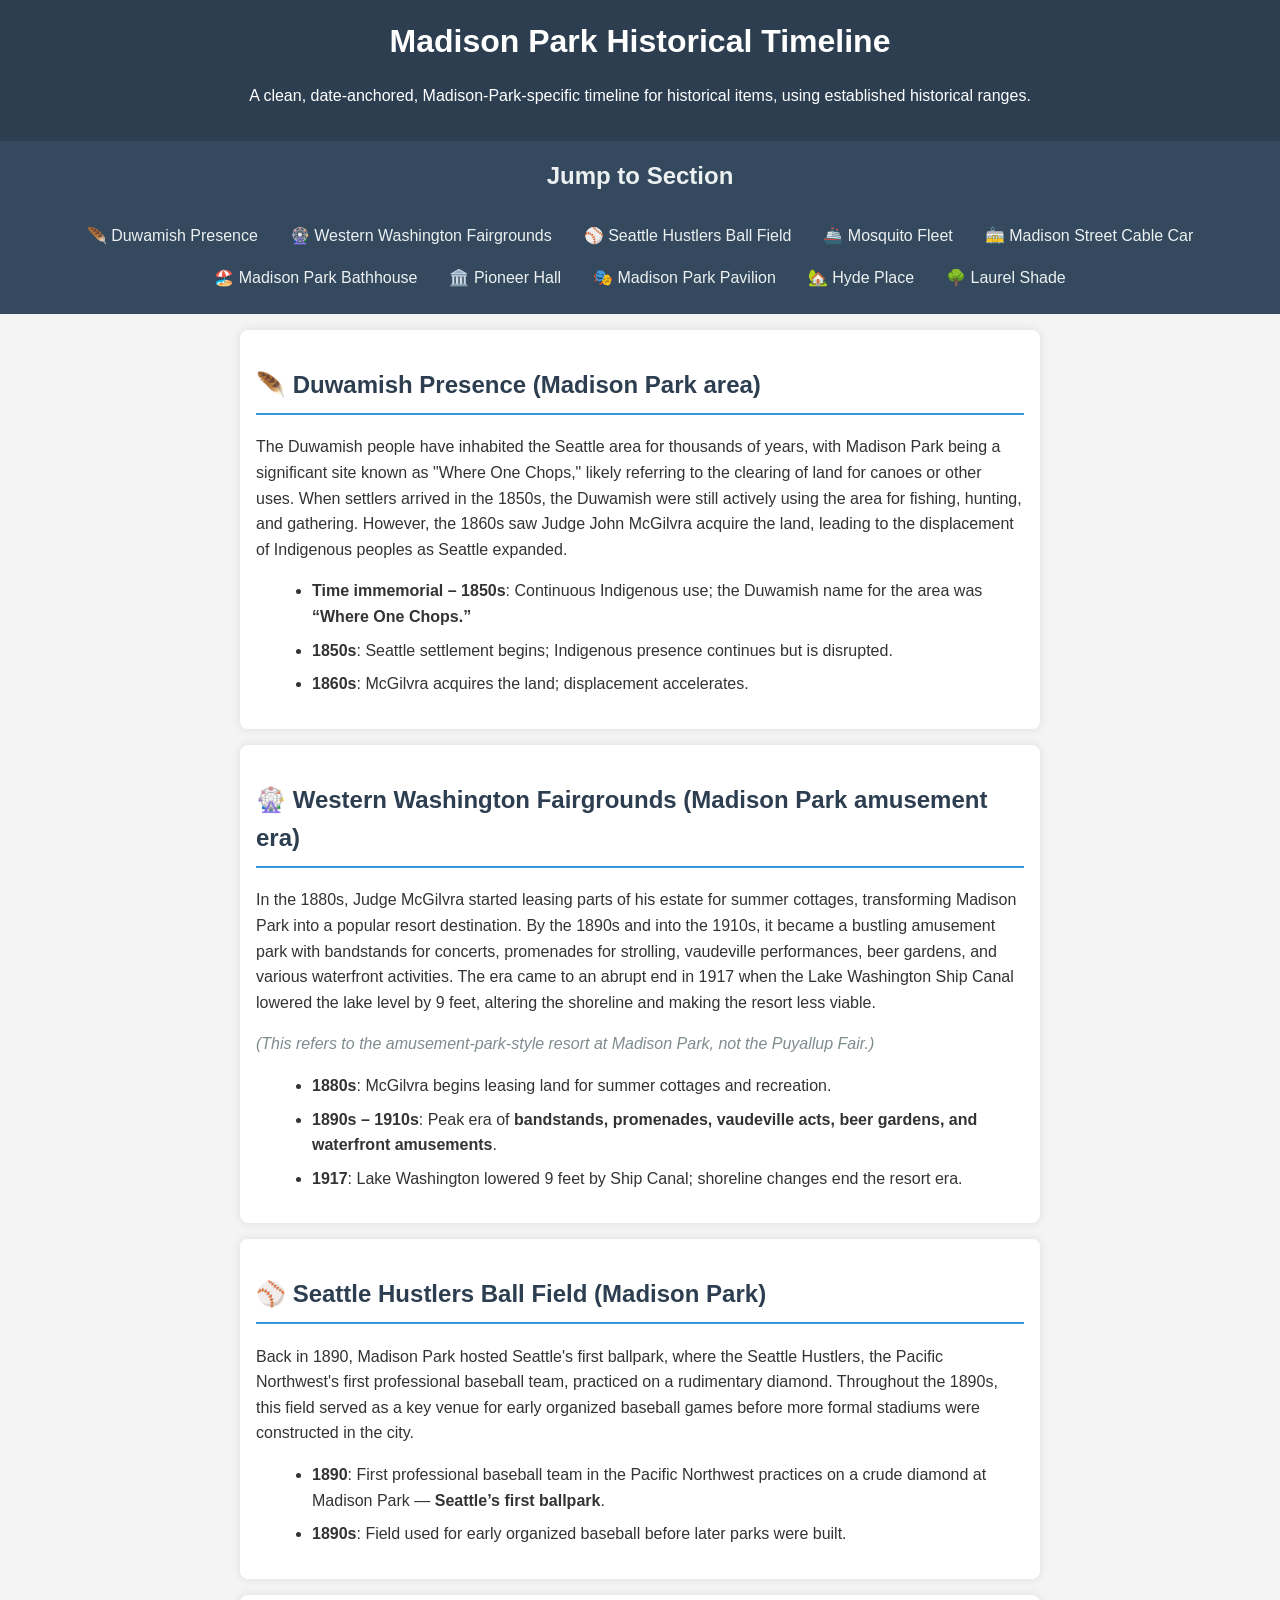
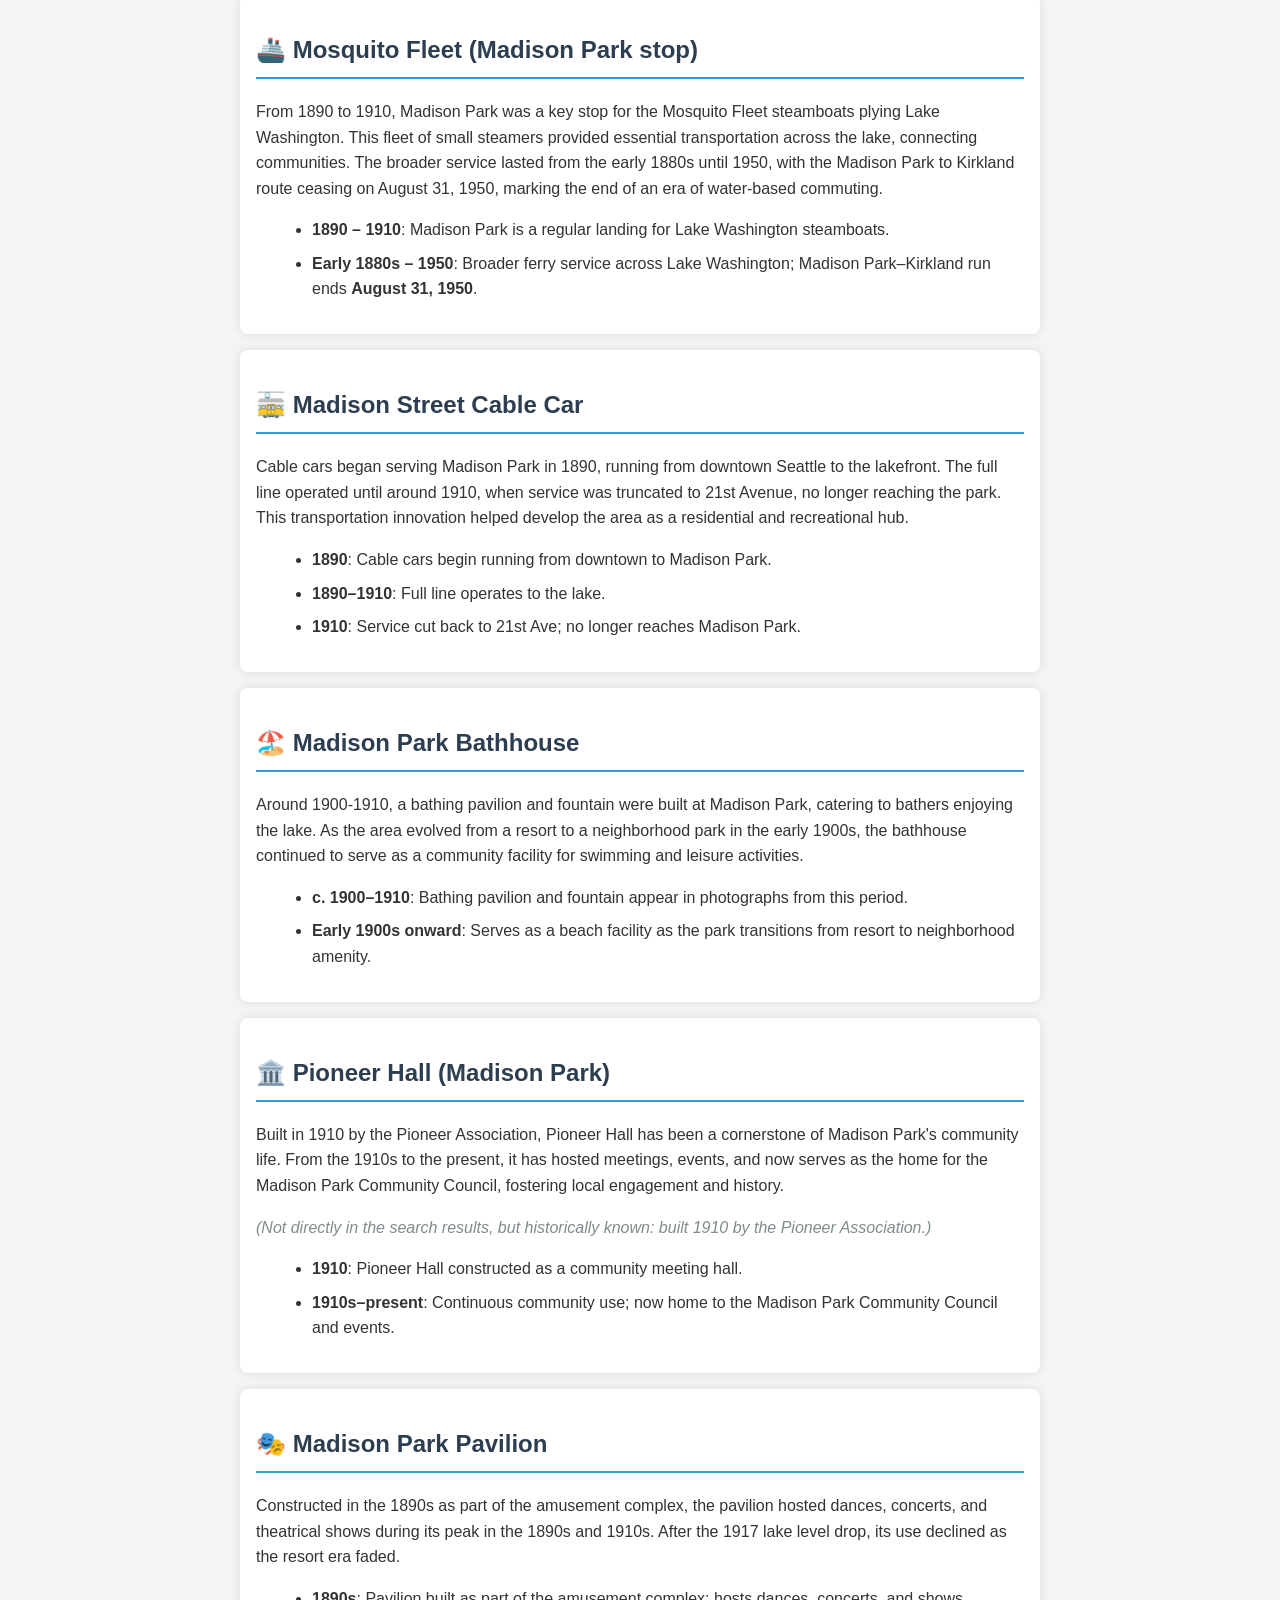
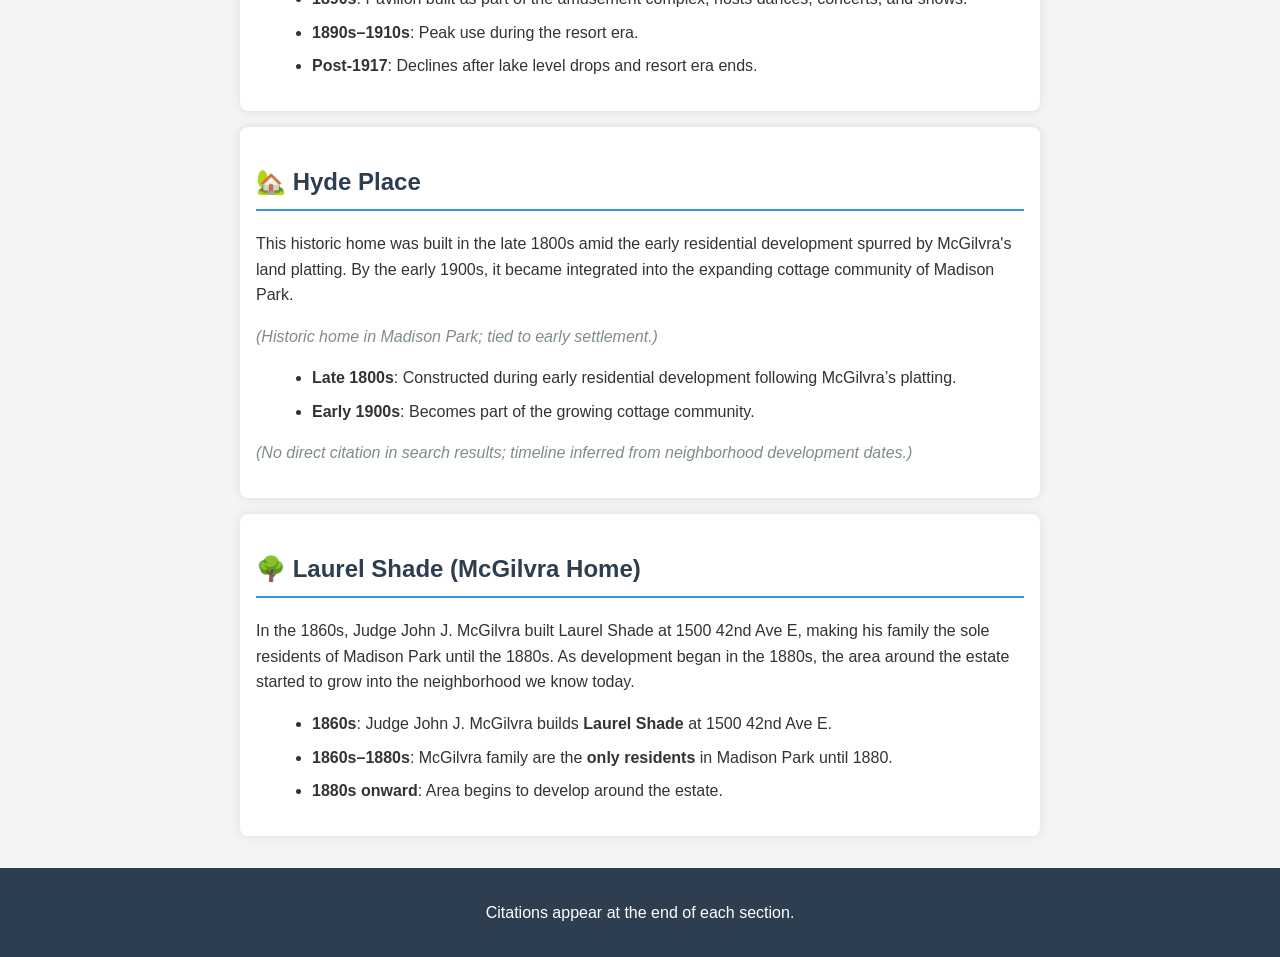
==== index.html @ 1d4f8dcf "fixing up game added fake image" ====
<!DOCTYPE html>
<html lang="en">
<head>
    <meta charset="UTF-8">
    <meta name="viewport" content="width=device-width, initial-scale=1.0">
    <title>Madison Park Historical Timeline</title>
    <link rel="stylesheet" href="style.css">
</head>
<body>
    <header>
        <h1>Madison Park Historical Timeline</h1>
        <p>A clean, date-anchored, Madison-Park-specific timeline for historical items, using established historical ranges.</p>
    </header>
    <nav>
        <h2>Jump to Section</h2>
        <ul>
            <li><a href="#duwamish">🪶 Duwamish Presence</a></li>
            <li><a href="#fairgrounds">🎡 Western Washington Fairgrounds</a></li>
            <li><a href="#ballfield">⚾ Seattle Hustlers Ball Field</a></li>
            <li><a href="#mosquito">🚢 Mosquito Fleet</a></li>
            <li><a href="#cablecar">🚋 Madison Street Cable Car</a></li>
            <li><a href="#bathhouse">🏖️ Madison Park Bathhouse</a></li>
            <li><a href="#pioneer">🏛️ Pioneer Hall</a></li>
            <li><a href="#pavilion">🎭 Madison Park Pavilion</a></li>
            <li><a href="#hyde">🏡 Hyde Place</a></li>
            <li><a href="#laurel">🌳 Laurel Shade</a></li>
        </ul>
    </nav>
    <main>
        <section id="duwamish">
            <h2>🪶 Duwamish Presence (Madison Park area)</h2>
            <p>The Duwamish people have inhabited the Seattle area for thousands of years, with Madison Park being a significant site known as "Where One Chops," likely referring to the clearing of land for canoes or other uses. When settlers arrived in the 1850s, the Duwamish were still actively using the area for fishing, hunting, and gathering. However, the 1860s saw Judge John McGilvra acquire the land, leading to the displacement of Indigenous peoples as Seattle expanded.</p>
            <ul>
                <li><strong>Time immemorial – 1850s</strong>: Continuous Indigenous use; the Duwamish name for the area was <strong>“Where One Chops.”</strong></li>
                <li><strong>1850s</strong>: Seattle settlement begins; Indigenous presence continues but is disrupted.</li>
                <li><strong>1860s</strong>: McGilvra acquires the land; displacement accelerates.</li>
            </ul>
        </section>

        <section id="fairgrounds">
            <h2>🎡 Western Washington Fairgrounds (Madison Park amusement era)</h2>
            <p>In the 1880s, Judge McGilvra started leasing parts of his estate for summer cottages, transforming Madison Park into a popular resort destination. By the 1890s and into the 1910s, it became a bustling amusement park with bandstands for concerts, promenades for strolling, vaudeville performances, beer gardens, and various waterfront activities. The era came to an abrupt end in 1917 when the Lake Washington Ship Canal lowered the lake level by 9 feet, altering the shoreline and making the resort less viable.</p>
            <p><em>(This refers to the amusement-park-style resort at Madison Park, not the Puyallup Fair.)</em></p>
            <ul>
                <li><strong>1880s</strong>: McGilvra begins leasing land for summer cottages and recreation.</li>
                <li><strong>1890s – 1910s</strong>: Peak era of <strong>bandstands, promenades, vaudeville acts, beer gardens, and waterfront amusements</strong>.</li>
                <li><strong>1917</strong>: Lake Washington lowered 9 feet by Ship Canal; shoreline changes end the resort era.</li>
            </ul>
        </section>

        <section id="ballfield">
            <h2>⚾ Seattle Hustlers Ball Field (Madison Park)</h2>
            <p>Back in 1890, Madison Park hosted Seattle's first ballpark, where the Seattle Hustlers, the Pacific Northwest's first professional baseball team, practiced on a rudimentary diamond. Throughout the 1890s, this field served as a key venue for early organized baseball games before more formal stadiums were constructed in the city.</p>
            <ul>
                <li><strong>1890</strong>: First professional baseball team in the Pacific Northwest practices on a crude diamond at Madison Park — <strong>Seattle’s first ballpark</strong>.</li>
                <li><strong>1890s</strong>: Field used for early organized baseball before later parks were built.</li>
            </ul>
        </section>

        <section id="mosquito">
            <h2>🚢 Mosquito Fleet (Madison Park stop)</h2>
            <p>From 1890 to 1910, Madison Park was a key stop for the Mosquito Fleet steamboats plying Lake Washington. This fleet of small steamers provided essential transportation across the lake, connecting communities. The broader service lasted from the early 1880s until 1950, with the Madison Park to Kirkland route ceasing on August 31, 1950, marking the end of an era of water-based commuting.</p>
            <ul>
                <li><strong>1890 – 1910</strong>: Madison Park is a regular landing for Lake Washington steamboats.</li>
                <li><strong>Early 1880s – 1950</strong>: Broader ferry service across Lake Washington; Madison Park–Kirkland run ends <strong>August 31, 1950</strong>.</li>
            </ul>
        </section>

        <section id="cablecar">
            <h2>🚋 Madison Street Cable Car</h2>
            <p>Cable cars began serving Madison Park in 1890, running from downtown Seattle to the lakefront. The full line operated until around 1910, when service was truncated to 21st Avenue, no longer reaching the park. This transportation innovation helped develop the area as a residential and recreational hub.</p>
            <ul>
                <li><strong>1890</strong>: Cable cars begin running from downtown to Madison Park.</li>
                <li><strong>1890–1910</strong>: Full line operates to the lake.</li>
                <li><strong>1910</strong>: Service cut back to 21st Ave; no longer reaches Madison Park.</li>
            </ul>
        </section>

        <section id="bathhouse">
            <h2>🏖️ Madison Park Bathhouse</h2>
            <p>Around 1900-1910, a bathing pavilion and fountain were built at Madison Park, catering to bathers enjoying the lake. As the area evolved from a resort to a neighborhood park in the early 1900s, the bathhouse continued to serve as a community facility for swimming and leisure activities.</p>
            <ul>
                <li><strong>c. 1900–1910</strong>: Bathing pavilion and fountain appear in photographs from this period.</li>
                <li><strong>Early 1900s onward</strong>: Serves as a beach facility as the park transitions from resort to neighborhood amenity.</li>
            </ul>
        </section>

        <section id="pioneer">
            <h2>🏛️ Pioneer Hall (Madison Park)</h2>
            <p>Built in 1910 by the Pioneer Association, Pioneer Hall has been a cornerstone of Madison Park's community life. From the 1910s to the present, it has hosted meetings, events, and now serves as the home for the Madison Park Community Council, fostering local engagement and history.</p>
            <p><em>(Not directly in the search results, but historically known: built 1910 by the Pioneer Association.)</em></p>
            <ul>
                <li><strong>1910</strong>: Pioneer Hall constructed as a community meeting hall.</li>
                <li><strong>1910s–present</strong>: Continuous community use; now home to the Madison Park Community Council and events.</li>
            </ul>
        </section>

        <section id="pavilion">
            <h2>🎭 Madison Park Pavilion</h2>
            <p>Constructed in the 1890s as part of the amusement complex, the pavilion hosted dances, concerts, and theatrical shows during its peak in the 1890s and 1910s. After the 1917 lake level drop, its use declined as the resort era faded.</p>
            <ul>
                <li><strong>1890s</strong>: Pavilion built as part of the amusement complex; hosts dances, concerts, and shows.</li>
                <li><strong>1890s–1910s</strong>: Peak use during the resort era.</li>
                <li><strong>Post‑1917</strong>: Declines after lake level drops and resort era ends.</li>
            </ul>
        </section>

        <section id="hyde">
            <h2>🏡 Hyde Place</h2>
            <p>This historic home was built in the late 1800s amid the early residential development spurred by McGilvra's land platting. By the early 1900s, it became integrated into the expanding cottage community of Madison Park.</p>
            <p><em>(Historic home in Madison Park; tied to early settlement.)</em></p>
            <ul>
                <li><strong>Late 1800s</strong>: Constructed during early residential development following McGilvra’s platting.</li>
                <li><strong>Early 1900s</strong>: Becomes part of the growing cottage community.</li>
            </ul>
            <p><em>(No direct citation in search results; timeline inferred from neighborhood development dates.)</em></p>
        </section>

        <section id="laurel">
            <h2>🌳 Laurel Shade (McGilvra Home)</h2>
            <p>In the 1860s, Judge John J. McGilvra built Laurel Shade at 1500 42nd Ave E, making his family the sole residents of Madison Park until the 1880s. As development began in the 1880s, the area around the estate started to grow into the neighborhood we know today.</p>
            <ul>
                <li><strong>1860s</strong>: Judge John J. McGilvra builds <strong>Laurel Shade</strong> at 1500 42nd Ave E.</li>
                <li><strong>1860s–1880s</strong>: McGilvra family are the <strong>only residents</strong> in Madison Park until 1880.</li>
                <li><strong>1880s onward</strong>: Area begins to develop around the estate.</li>
            </ul>
        </section>
    </main>
    <footer>
        <p>Citations appear at the end of each section.</p>
    </footer>
</body>
</html>
---- style.css ----
/* Layout for question row with image */
.question-row {
    display: flex;
    align-items: flex-start;
    gap: 1.5em;
}
.question-main {
    flex: 2;
}
.question-image {
    flex: 1;
    display: flex;
    align-items: center;
    justify-content: flex-end;
}
.question-image img {
    max-width: 140px;
    max-height: 120px;
    border-radius: 8px;
    box-shadow: 0 2px 8px rgba(0,0,0,0.08);
}
.answer-section {
    margin-top: 1em;
    font-size: 1.08em;
    color: #2c3e50;
}
.answer-text {
    background: #eaf6fb;
    border-left: 4px solid #3498db;
    padding: 0.7em 1em;
    border-radius: 6px;
    margin-bottom: 0.5em;
}
/* Next section and button styling */
.next-section-message {
    margin-top: 1em;
    font-size: 1.08em;
    color: #2c3e50;
    font-weight: 500;
}
.next-btn {
    margin-top: 0.7em;
    padding: 0.5em 1.2em;
    font-size: 1em;
    background: #3498db;
    color: #fff;
    border: none;
    border-radius: 5px;
    cursor: pointer;
    transition: background 0.2s;
}
.next-btn:hover {
    background: #217dbb;
}
/* Clue coordinates styling */
.clue-coords {
    font-size: 0.98em;
    color: #555;
    margin-bottom: 0.5em;
}
/* Check-in result styling */
.checkin-result {
    margin-top: 0.7em;
    font-size: 1.05em;
}
/* Button and hint icon on same line */
.button-hint-row {
    display: flex;
    align-items: center;
    margin-top: 0.5em;
    justify-content: space-between;
}

.hint-icon {
    cursor: pointer;
    font-size: 1.3em;
    margin-left: 0.3em;
    color: #3498db;
    border-radius: 50%;
    padding: 0.1em 0.4em;
    transition: background 0.2s;
}
.hint-icon:hover, .hint-icon:focus {
    background: #eaf6fb;
    outline: none;
}
body {
    font-family: Arial, sans-serif;
    line-height: 1.6;
    margin: 0;
    padding: 0;
    background-color: #f4f4f4;
    color: #333;
}

header {
    background-color: #2c3e50;
    color: white;
    text-align: center;
    padding: 1rem;
}

header h1 {
    margin: 0;
}

nav {
    background-color: #34495e;
    color: white;
    padding: 1rem;
    text-align: center;
}

nav h2 {
    margin-top: 0;
    color: #ecf0f1;
}

nav ul {
    list-style-type: none;
    padding: 0;
    margin: 0;
    display: flex;
    flex-wrap: wrap;
    justify-content: center;
}

nav li {
    margin: 0.5rem;
}

nav a {
    color: #ecf0f1;
    text-decoration: none;
    padding: 0.5rem;
    border-radius: 4px;
    transition: background-color 0.3s;
}

nav a:hover {
    background-color: #3498db;
}

main {
    max-width: 800px;
    margin: 0 auto;
    padding: 1rem;
}

section {
    background-color: white;
    margin-bottom: 1rem;
    padding: 1rem;
    border-radius: 8px;
    box-shadow: 0 0 10px rgba(0,0,0,0.1);
}

section h2 {
    color: #2c3e50;
    border-bottom: 2px solid #3498db;
    padding-bottom: 0.5rem;
}

ul {
    list-style-type: disc;
    margin-left: 1rem;
}

li {
    margin-bottom: 0.5rem;
}

em {
    font-style: italic;
    color: #7f8c8d;
}

footer {
    text-align: center;
    padding: 1rem;
    background-color: #2c3e50;
    color: white;
}
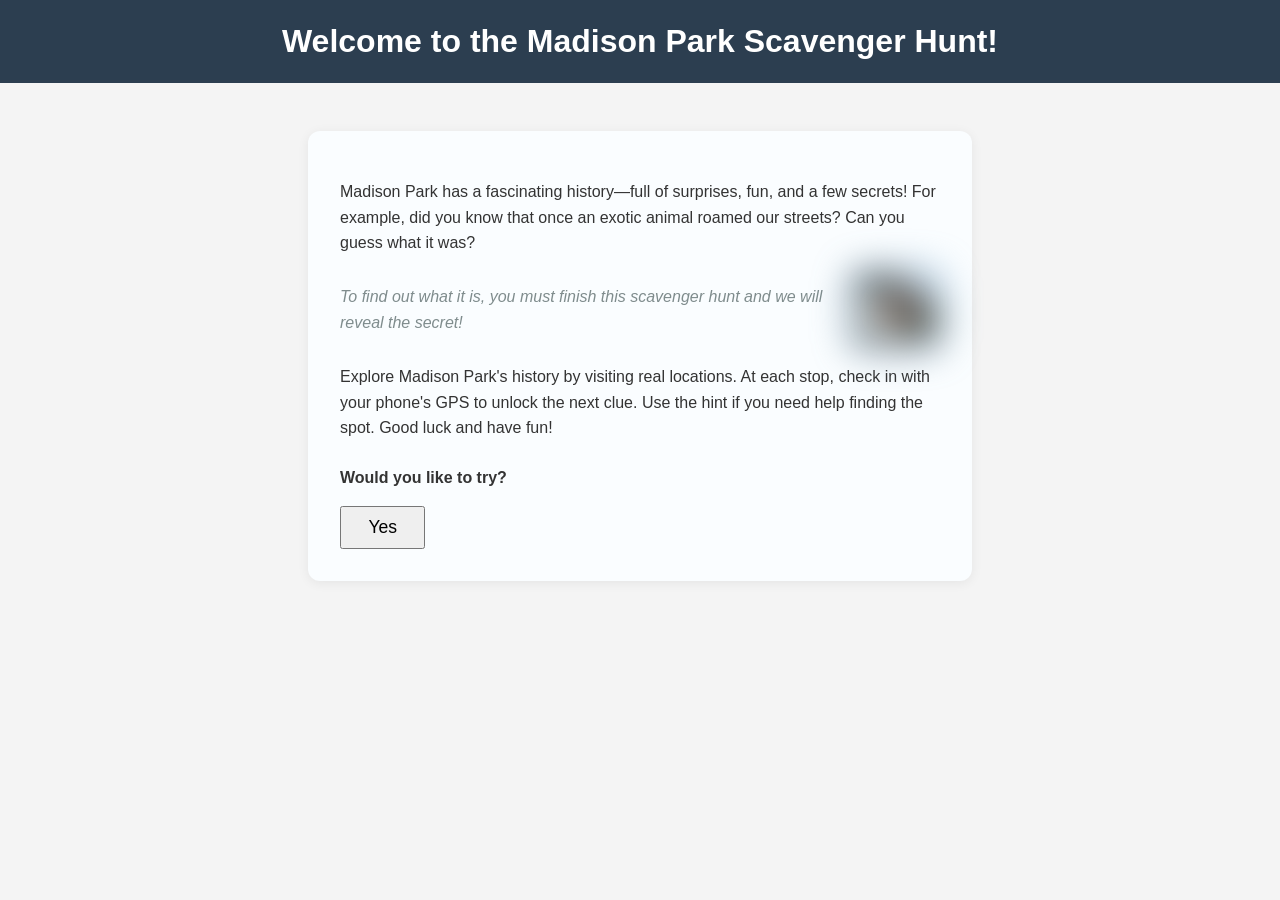
==== commit 2fcf45fc: "bug fixes and backup" ====
--- a/index.html
+++ b/index.html
@@ -8,126 +8,31 @@
 </head>
 <body>
     <header>
-        <h1>Madison Park Historical Timeline</h1>
-        <p>A clean, date-anchored, Madison-Park-specific timeline for historical items, using established historical ranges.</p>
+        <h1>Welcome to the Madison Park Scavenger Hunt!</h1>
     </header>
-    <nav>
-        <h2>Jump to Section</h2>
-        <ul>
-            <li><a href="#duwamish">🪶 Duwamish Presence</a></li>
-            <li><a href="#fairgrounds">🎡 Western Washington Fairgrounds</a></li>
-            <li><a href="#ballfield">⚾ Seattle Hustlers Ball Field</a></li>
-            <li><a href="#mosquito">🚢 Mosquito Fleet</a></li>
-            <li><a href="#cablecar">🚋 Madison Street Cable Car</a></li>
-            <li><a href="#bathhouse">🏖️ Madison Park Bathhouse</a></li>
-            <li><a href="#pioneer">🏛️ Pioneer Hall</a></li>
-            <li><a href="#pavilion">🎭 Madison Park Pavilion</a></li>
-            <li><a href="#hyde">🏡 Hyde Place</a></li>
-            <li><a href="#laurel">🌳 Laurel Shade</a></li>
-        </ul>
-    </nav>
     <main>
-        <section id="duwamish">
-            <h2>🪶 Duwamish Presence (Madison Park area)</h2>
-            <p>The Duwamish people have inhabited the Seattle area for thousands of years, with Madison Park being a significant site known as "Where One Chops," likely referring to the clearing of land for canoes or other uses. When settlers arrived in the 1850s, the Duwamish were still actively using the area for fishing, hunting, and gathering. However, the 1860s saw Judge John McGilvra acquire the land, leading to the displacement of Indigenous peoples as Seattle expanded.</p>
-            <ul>
-                <li><strong>Time immemorial – 1850s</strong>: Continuous Indigenous use; the Duwamish name for the area was <strong>“Where One Chops.”</strong></li>
-                <li><strong>1850s</strong>: Seattle settlement begins; Indigenous presence continues but is disrupted.</li>
-                <li><strong>1860s</strong>: McGilvra acquires the land; displacement accelerates.</li>
-            </ul>
-        </section>
+        <div style="max-width:600px;margin:2em auto;padding:2em;background:#fafdff;border-radius:12px;box-shadow:0 2px 12px #0001;">
+            <p>Madison Park has a fascinating history—full of surprises, fun, and a few secrets! For example, did you know that once an exotic animal roamed our streets? Can you guess what it was?</p>
+            <div style="display:flex;align-items:center;gap:1.5em;margin:1em 0 1em 0;">
+                <em style="margin:0;">To find out what it is, you must finish this scavenger hunt and we will reveal the secret!</em>
+                <img src="img/Queenie.png" alt="Secret animal" width="80" height="68" style="filter: blur(18px); -webkit-filter: blur(18px); pointer-events:none; user-select:none; background:#fff; border:4px solid #217dbb; border-radius:12px; box-shadow:0 2px 8px #0002;" />
+            </div>
+            <p>Explore Madison Park's history by visiting real locations. At each stop, check in with your phone's GPS to unlock the next clue. Use the hint if you need help finding the spot. Good luck and have fun!</p>
+            <div style="margin:1.5em 0 1em 0;font-weight:bold;">Would you like to try?</div>
+            <button id="start-hunt-btn" style="font-size:1.1em;padding:0.5em 1.5em;">Yes</button>
+        </div>
+        </div>
+    </main>
+    <script>
+    document.addEventListener('DOMContentLoaded', function() {
+        var btn = document.getElementById('start-hunt-btn');
+        if (btn) {
+            btn.onclick = function() {
+                window.location.href = 'game.html';
+            };
+        }
+    });
+    </script>    </main>
 
-        <section id="fairgrounds">
-            <h2>🎡 Western Washington Fairgrounds (Madison Park amusement era)</h2>
-            <p>In the 1880s, Judge McGilvra started leasing parts of his estate for summer cottages, transforming Madison Park into a popular resort destination. By the 1890s and into the 1910s, it became a bustling amusement park with bandstands for concerts, promenades for strolling, vaudeville performances, beer gardens, and various waterfront activities. The era came to an abrupt end in 1917 when the Lake Washington Ship Canal lowered the lake level by 9 feet, altering the shoreline and making the resort less viable.</p>
-            <p><em>(This refers to the amusement-park-style resort at Madison Park, not the Puyallup Fair.)</em></p>
-            <ul>
-                <li><strong>1880s</strong>: McGilvra begins leasing land for summer cottages and recreation.</li>
-                <li><strong>1890s – 1910s</strong>: Peak era of <strong>bandstands, promenades, vaudeville acts, beer gardens, and waterfront amusements</strong>.</li>
-                <li><strong>1917</strong>: Lake Washington lowered 9 feet by Ship Canal; shoreline changes end the resort era.</li>
-            </ul>
-        </section>
-
-        <section id="ballfield">
-            <h2>⚾ Seattle Hustlers Ball Field (Madison Park)</h2>
-            <p>Back in 1890, Madison Park hosted Seattle's first ballpark, where the Seattle Hustlers, the Pacific Northwest's first professional baseball team, practiced on a rudimentary diamond. Throughout the 1890s, this field served as a key venue for early organized baseball games before more formal stadiums were constructed in the city.</p>
-            <ul>
-                <li><strong>1890</strong>: First professional baseball team in the Pacific Northwest practices on a crude diamond at Madison Park — <strong>Seattle’s first ballpark</strong>.</li>
-                <li><strong>1890s</strong>: Field used for early organized baseball before later parks were built.</li>
-            </ul>
-        </section>
-
-        <section id="mosquito">
-            <h2>🚢 Mosquito Fleet (Madison Park stop)</h2>
-            <p>From 1890 to 1910, Madison Park was a key stop for the Mosquito Fleet steamboats plying Lake Washington. This fleet of small steamers provided essential transportation across the lake, connecting communities. The broader service lasted from the early 1880s until 1950, with the Madison Park to Kirkland route ceasing on August 31, 1950, marking the end of an era of water-based commuting.</p>
-            <ul>
-                <li><strong>1890 – 1910</strong>: Madison Park is a regular landing for Lake Washington steamboats.</li>
-                <li><strong>Early 1880s – 1950</strong>: Broader ferry service across Lake Washington; Madison Park–Kirkland run ends <strong>August 31, 1950</strong>.</li>
-            </ul>
-        </section>
-
-        <section id="cablecar">
-            <h2>🚋 Madison Street Cable Car</h2>
-            <p>Cable cars began serving Madison Park in 1890, running from downtown Seattle to the lakefront. The full line operated until around 1910, when service was truncated to 21st Avenue, no longer reaching the park. This transportation innovation helped develop the area as a residential and recreational hub.</p>
-            <ul>
-                <li><strong>1890</strong>: Cable cars begin running from downtown to Madison Park.</li>
-                <li><strong>1890–1910</strong>: Full line operates to the lake.</li>
-                <li><strong>1910</strong>: Service cut back to 21st Ave; no longer reaches Madison Park.</li>
-            </ul>
-        </section>
-
-        <section id="bathhouse">
-            <h2>🏖️ Madison Park Bathhouse</h2>
-            <p>Around 1900-1910, a bathing pavilion and fountain were built at Madison Park, catering to bathers enjoying the lake. As the area evolved from a resort to a neighborhood park in the early 1900s, the bathhouse continued to serve as a community facility for swimming and leisure activities.</p>
-            <ul>
-                <li><strong>c. 1900–1910</strong>: Bathing pavilion and fountain appear in photographs from this period.</li>
-                <li><strong>Early 1900s onward</strong>: Serves as a beach facility as the park transitions from resort to neighborhood amenity.</li>
-            </ul>
-        </section>
-
-        <section id="pioneer">
-            <h2>🏛️ Pioneer Hall (Madison Park)</h2>
-            <p>Built in 1910 by the Pioneer Association, Pioneer Hall has been a cornerstone of Madison Park's community life. From the 1910s to the present, it has hosted meetings, events, and now serves as the home for the Madison Park Community Council, fostering local engagement and history.</p>
-            <p><em>(Not directly in the search results, but historically known: built 1910 by the Pioneer Association.)</em></p>
-            <ul>
-                <li><strong>1910</strong>: Pioneer Hall constructed as a community meeting hall.</li>
-                <li><strong>1910s–present</strong>: Continuous community use; now home to the Madison Park Community Council and events.</li>
-            </ul>
-        </section>
-
-        <section id="pavilion">
-            <h2>🎭 Madison Park Pavilion</h2>
-            <p>Constructed in the 1890s as part of the amusement complex, the pavilion hosted dances, concerts, and theatrical shows during its peak in the 1890s and 1910s. After the 1917 lake level drop, its use declined as the resort era faded.</p>
-            <ul>
-                <li><strong>1890s</strong>: Pavilion built as part of the amusement complex; hosts dances, concerts, and shows.</li>
-                <li><strong>1890s–1910s</strong>: Peak use during the resort era.</li>
-                <li><strong>Post‑1917</strong>: Declines after lake level drops and resort era ends.</li>
-            </ul>
-        </section>
-
-        <section id="hyde">
-            <h2>🏡 Hyde Place</h2>
-            <p>This historic home was built in the late 1800s amid the early residential development spurred by McGilvra's land platting. By the early 1900s, it became integrated into the expanding cottage community of Madison Park.</p>
-            <p><em>(Historic home in Madison Park; tied to early settlement.)</em></p>
-            <ul>
-                <li><strong>Late 1800s</strong>: Constructed during early residential development following McGilvra’s platting.</li>
-                <li><strong>Early 1900s</strong>: Becomes part of the growing cottage community.</li>
-            </ul>
-            <p><em>(No direct citation in search results; timeline inferred from neighborhood development dates.)</em></p>
-        </section>
-
-        <section id="laurel">
-            <h2>🌳 Laurel Shade (McGilvra Home)</h2>
-            <p>In the 1860s, Judge John J. McGilvra built Laurel Shade at 1500 42nd Ave E, making his family the sole residents of Madison Park until the 1880s. As development began in the 1880s, the area around the estate started to grow into the neighborhood we know today.</p>
-            <ul>
-                <li><strong>1860s</strong>: Judge John J. McGilvra builds <strong>Laurel Shade</strong> at 1500 42nd Ave E.</li>
-                <li><strong>1860s–1880s</strong>: McGilvra family are the <strong>only residents</strong> in Madison Park until 1880.</li>
-                <li><strong>1880s onward</strong>: Area begins to develop around the estate.</li>
-            </ul>
-        </section>
-    </main>
-    <footer>
-        <p>Citations appear at the end of each section.</p>
-    </footer>
 </body>
 </html>
--- a/style.css
+++ b/style.css
@@ -1,17 +1,235 @@
+.checkin-btn.disabled, .checkin-btn:disabled {
+    opacity: 0.6;
+    cursor: not-allowed;
+    pointer-events: none;
+}
+/* Check In button styled like Next */
+.checkin-btn {
+    margin-top: 0.7em;
+    padding: 0.5em 1.2em;
+    font-size: 1em;
+    background: #3498db;
+    color: #fff;
+    border: none;
+    border-radius: 5px;
+    cursor: pointer;
+    transition: background 0.2s;
+}
+.checkin-btn:hover {
+    background: #217dbb;
+}
+/* Reset button next to hint icon */
+.reset-question-btn {
+    font-size: 1em;
+    padding: 0.2em 0.8em;
+    background: #e74c3c;
+    color: #fff;
+    border: none;
+    border-radius: 4px;
+    cursor: pointer;
+    transition: background 0.2s;
+    margin-left: 0.3em;
+}
+.reset-question-btn:hover {
+    background: #c0392b;
+}
+/* Queenie image and label far right */
+.queenie-far-right {
+    display: flex;
+    flex-direction: column;
+    align-items: center;
+    justify-content: flex-start;
+    margin-left: auto;
+    min-width: 150px;
+}
+/* Distance and coordinates labels under compass */
+.compass-labels-under {
+    margin-left: 0.2em;
+    margin-top: 0.5em;
+    display: flex;
+    flex-direction: column;
+    align-items: flex-start;
+}
+/* Compass and Queenie row styling */
+.compass-queenie-row {
+    display: flex;
+    flex-direction: row;
+    justify-content: flex-start;
+    align-items: center;
+    gap: 1.5em;
+}
+.compass-queenie-flex {
+    display: flex;
+    flex-direction: row;
+    align-items: center;
+    justify-content: flex-start;
+    gap: 1.5em;
+}
+.align-left {
+    justify-content: flex-start !important;
+    align-items: flex-start !important;
+}
+#queenie-blur-img.blurred-image {
+    width: 140px;
+    height: 120px;
+    margin: 0;
+    display: inline-block;
+    vertical-align: middle;
+    filter: blur(18px);
+    -webkit-filter: blur(18px);
+    pointer-events: none;
+    user-select: none;
+    background: #fff;
+    border: 2px solid #217dbb;
+    border-radius: 12px;
+    box-shadow: 0 2px 8px #0002;
+    transition: filter 0.3s;
+}
+/* Hidden but clickable button on question title bar */
+.hidden-action-btn {
+    position: absolute;
+    right: 8px;
+    top: 50%;
+    transform: translateY(-50%);
+    width: 32px;
+    height: 32px;
+    opacity: 0;
+    z-index: 2;
+    cursor: pointer;
+    border: none;
+    background: none;
+    padding: 0;
+}
+/* Purple bold W for UW direction */
+.uw-purple-w {
+    color: #4B2E83; /* UW purple */
+    font-weight: bold;
+    font-family: 'Arial Black', Arial, sans-serif;
+    font-size: 1.2em;
+}
+/* Strong blur for secret image */
+.blurred-image {
+    filter: blur(18px); /* ~90% blur visually */
+    -webkit-filter: blur(18px);
+    pointer-events: none;
+    user-select: none;
+    transition: filter 0.3s;
+    max-width: 220px;
+    margin: 1em auto;
+    display: block;
+}
+/* Cross-hairs canvas styling */
+#crosshairs-canvas {
+        background: #fafdff;
+        border-radius: 8px;
+        box-shadow: 0 2px 8px rgba(52,152,219,0.08);
+        margin-bottom: 0.3em;
+        width: 100%;
+        max-width: 260px;
+        height: auto;
+        display: block;
+}
+/* Reset button next to hint icon */
+.reset-question-btn {
+    font-size: 1em;
+    padding: 0.2em 0.8em;
+    background: #e74c3c;
+    color: #fff;
+    border: none;
+    border-radius: 4px;
+    cursor: pointer;
+    transition: background 0.2s;
+    margin-left: 0.3em;
+}
+.reset-question-btn:hover {
+    background: #c0392b;
+}
+@media (max-width: 600px) {
+    #crosshairs-canvas {
+        max-width: 98vw;
+        min-width: 160px;
+        height: auto;
+    }
+}
+.question-content-box {
+    border: 2px solid #3498db;
+    border-radius: 10px;
+    background: #fafdff;
+    padding: 1em 1.2em;
+    margin-bottom: 1.2em;
+    display: flex;
+    flex-direction: column;
+    align-items: flex-start;
+    gap: 0;
+}
+/* Inline coordinates display */
+.clue-coords-inline {
+    font-size: 0.98em;
+    color: #555;
+    margin-bottom: 0.2em;
+    display: flex;
+    gap: 1.5em;
+    align-items: center;
+}
+.your-coords-inline {
+    margin-left: 1.5em;
+}
+/* Coordinates section below button */
+.coords-section {
+    margin-top: 1em;
+    margin-bottom: 0.5em;
+}
+.clue-coords, .your-coords {
+    font-size: 0.98em;
+    color: #555;
+    margin-bottom: 0.2em;
+}
 /* Layout for question row with image */
 .question-row {
-    display: flex;
-    align-items: flex-start;
-    gap: 1.5em;
+        display: flex;
+        flex-direction: row;
+        align-items: flex-start;
+        gap: 1.2em;
+}
+
+@media (max-width: 600px) {
+    .question-row {
+        flex-direction: column;
+        gap: 0.7em;
+    }
+    .question-image img {
+        margin-bottom: 0.5em;
+    }
+}
+.question-title {
+    width: 100%;
+    box-sizing: border-box;
+    padding: 0.5em 1.2em;
+        /* background is set inline for dynamic color */
+    color: #fff;
+    border-radius: 8px 8px 0 0;
+    margin-bottom: 0.5em;
+    font-size: 1.3em;
+    font-weight: bold;
+    letter-spacing: 0.03em;
+    box-shadow: 0 2px 8px rgba(0,0,0,0.06);
 }
 .question-main {
     flex: 2;
+    display: flex;
+    flex-direction: column;
+    justify-content: flex-start;
+    align-items: flex-start;
+    margin-left: 0;
+    padding-left: 0;
 }
 .question-image {
     flex: 1;
     display: flex;
     align-items: center;
-    justify-content: flex-end;
+    justify-content: flex-start;
+    margin-right: 0;
+    margin-left: 0;
 }
 .question-image img {
     max-width: 140px;
@@ -64,24 +282,72 @@
     font-size: 1.05em;
 }
 /* Button and hint icon on same line */
+
 .button-hint-row {
     display: flex;
     align-items: center;
     margin-top: 0.5em;
+    gap: 0.7em;
     justify-content: space-between;
 }
 
+.right-btn-group {
+    display: flex;
+    align-items: center;
+    gap: 0.7em;
+    margin-left: auto;
+}
+
+.uniform-btn-row > button,
+.uniform-btn-row > .hint-icon {
+    height: 2.7em;
+    min-width: 2.7em;
+    font-size: 1em;
+    display: flex;
+    align-items: center;
+    justify-content: center;
+    box-sizing: border-box;
+}
+
+.reset-question-btn {
+    font-size: 1em;
+    padding: 0.5em 1.2em;
+    background: #3498db;
+    color: #fff;
+    border: none;
+    border-radius: 5px;
+    cursor: pointer;
+    transition: background 0.2s;
+    margin-left: 0;
+    height: 2.7em;
+    min-width: 2.7em;
+    display: flex;
+    align-items: center;
+    justify-content: center;
+}
+.reset-question-btn:hover {
+    background: #217dbb;
+}
+
 .hint-icon {
     cursor: pointer;
-    font-size: 1.3em;
+    font-size: 1em;
     margin-left: 0.3em;
-    color: #3498db;
-    border-radius: 50%;
-    padding: 0.1em 0.4em;
-    transition: background 0.2s;
+    color: #fff !important;
+    background: #3498db;
+    border-radius: 5px;
+    padding: 0.5em 1.2em;
+    border: none;
+    transition: background 0.2s;
+    display: inline-flex;
+    align-items: center;
+    justify-content: center;
+    font-family: Arial, sans-serif;
+    font-weight: bold;
+    text-shadow: 0 1px 2px #217dbb, 0 0 2px #217dbb;
 }
 .hint-icon:hover, .hint-icon:focus {
-    background: #eaf6fb;
+    background: #217dbb;
     outline: none;
 }
 body {
@@ -180,4 +446,12 @@
     padding: 1rem;
     background-color: #2c3e50;
     color: white;
+}
+
+.answer-row {
+    width: 100%;
+    box-sizing: border-box;
+    padding: 0.5em 1.2em;
+    margin: 1.2em 0 0 0;
+    display: block;
 }
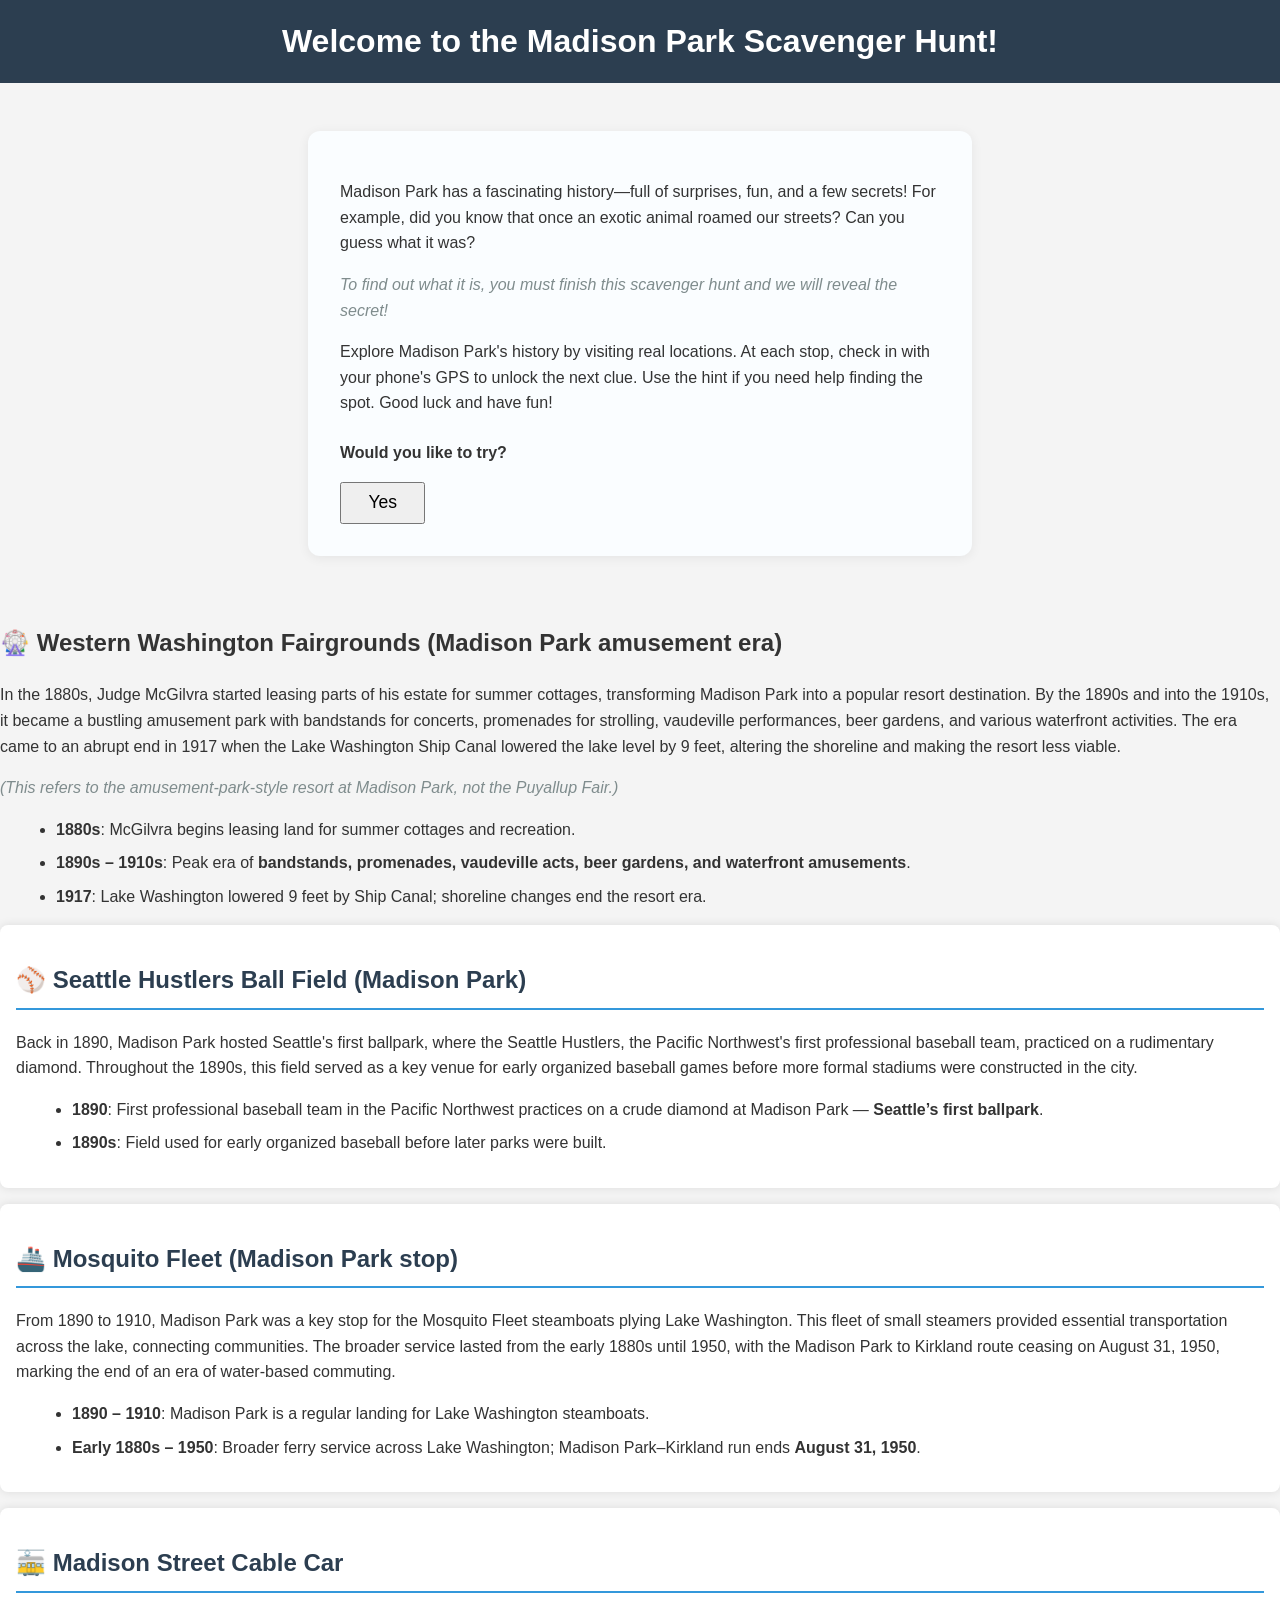
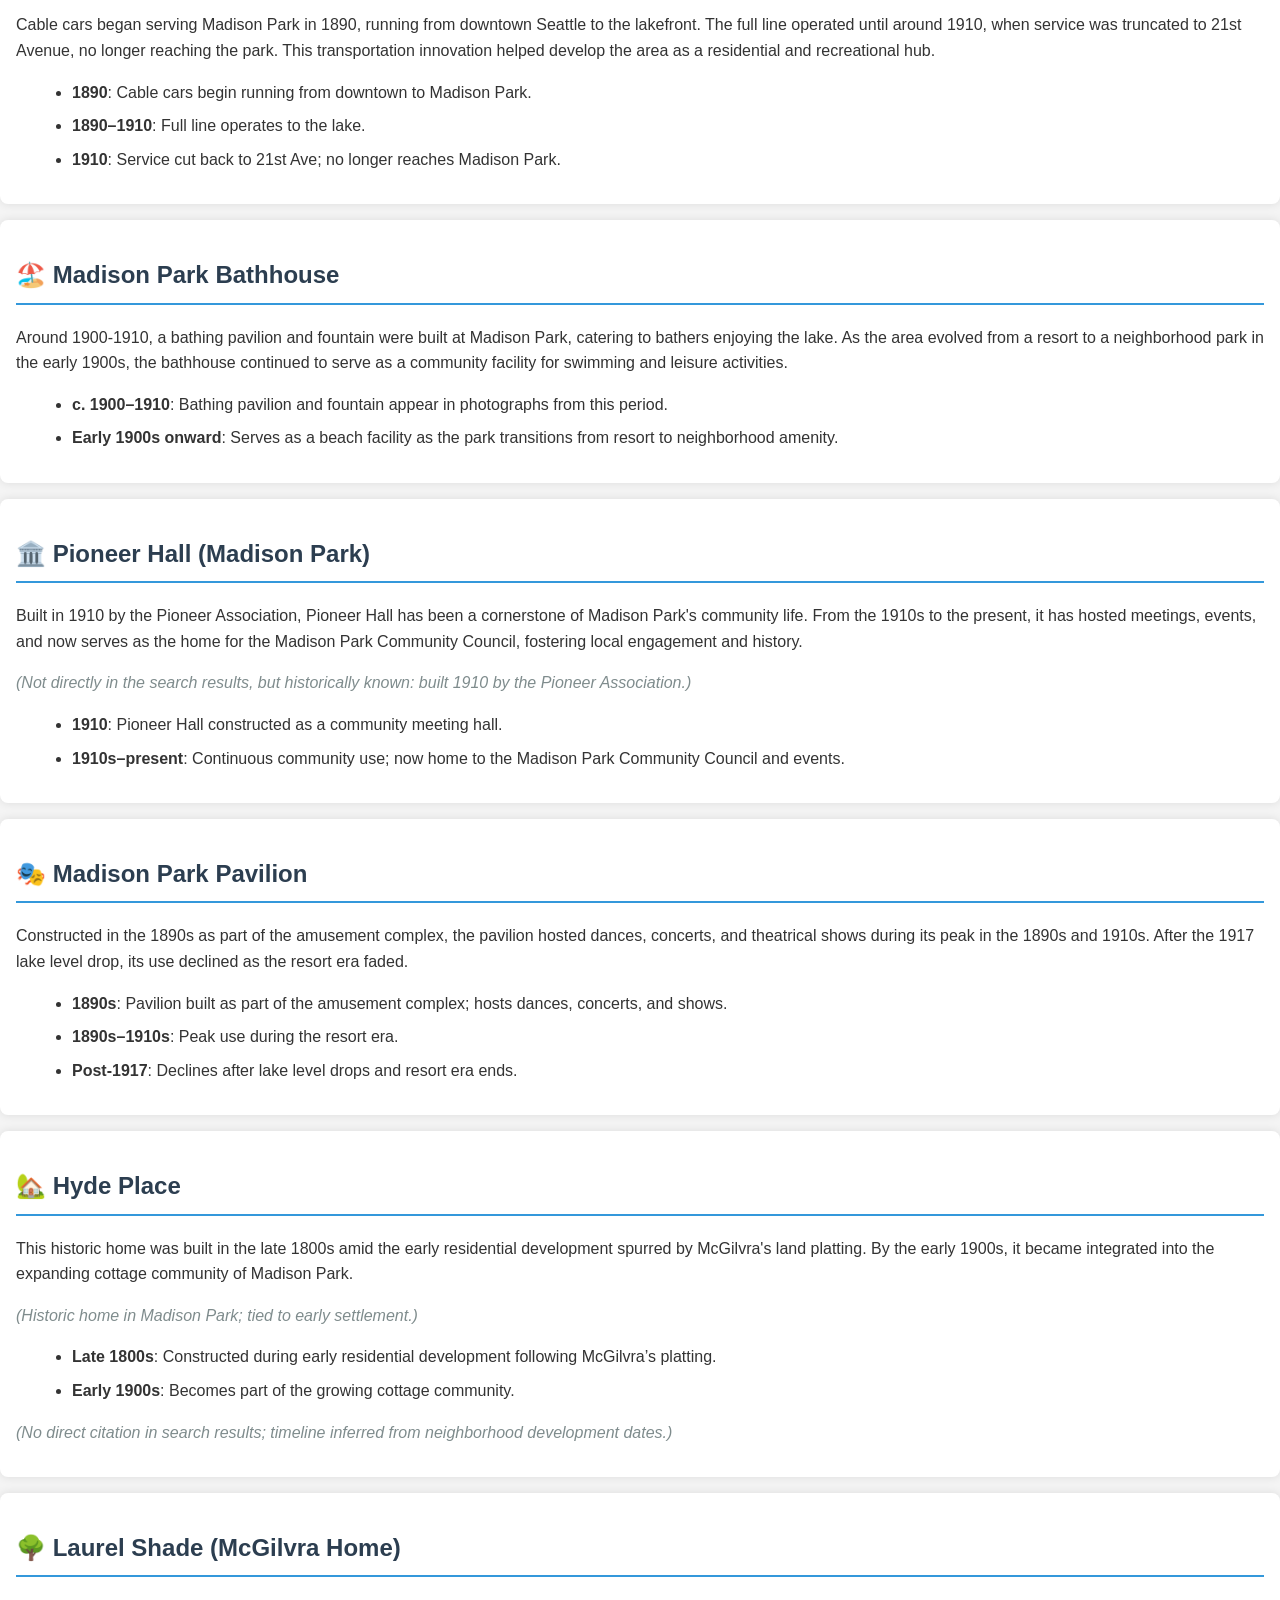
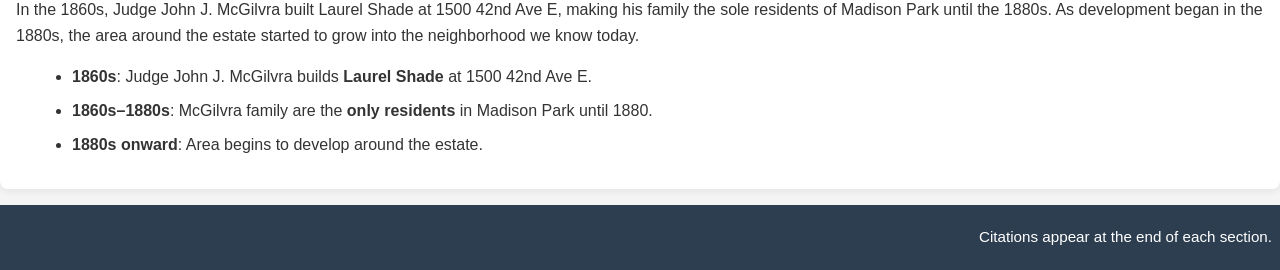
==== commit dcee10e2: "Made kids only, hid test mode" ====
--- a/index.html
+++ b/index.html
@@ -13,14 +13,10 @@
     <main>
         <div style="max-width:600px;margin:2em auto;padding:2em;background:#fafdff;border-radius:12px;box-shadow:0 2px 12px #0001;">
             <p>Madison Park has a fascinating history—full of surprises, fun, and a few secrets! For example, did you know that once an exotic animal roamed our streets? Can you guess what it was?</p>
-            <div style="display:flex;align-items:center;gap:1.5em;margin:1em 0 1em 0;">
-                <em style="margin:0;">To find out what it is, you must finish this scavenger hunt and we will reveal the secret!</em>
-                <img src="img/Queenie.png" alt="Secret animal" width="80" height="68" style="filter: blur(18px); -webkit-filter: blur(18px); pointer-events:none; user-select:none; background:#fff; border:4px solid #217dbb; border-radius:12px; box-shadow:0 2px 8px #0002;" />
-            </div>
+            <p style="margin:0;"><em>To find out what it is, you must finish this scavenger hunt and we will reveal the secret!</em></p>
             <p>Explore Madison Park's history by visiting real locations. At each stop, check in with your phone's GPS to unlock the next clue. Use the hint if you need help finding the spot. Good luck and have fun!</p>
             <div style="margin:1.5em 0 1em 0;font-weight:bold;">Would you like to try?</div>
             <button id="start-hunt-btn" style="font-size:1.1em;padding:0.5em 1.5em;">Yes</button>
-        </div>
         </div>
     </main>
     <script>
@@ -32,7 +28,97 @@
             };
         }
     });
-    </script>    </main>
+    </script>
+            <h2>🎡 Western Washington Fairgrounds (Madison Park amusement era)</h2>
+            <p>In the 1880s, Judge McGilvra started leasing parts of his estate for summer cottages, transforming Madison Park into a popular resort destination. By the 1890s and into the 1910s, it became a bustling amusement park with bandstands for concerts, promenades for strolling, vaudeville performances, beer gardens, and various waterfront activities. The era came to an abrupt end in 1917 when the Lake Washington Ship Canal lowered the lake level by 9 feet, altering the shoreline and making the resort less viable.</p>
+            <p><em>(This refers to the amusement-park-style resort at Madison Park, not the Puyallup Fair.)</em></p>
+            <ul>
+                <li><strong>1880s</strong>: McGilvra begins leasing land for summer cottages and recreation.</li>
+                <li><strong>1890s – 1910s</strong>: Peak era of <strong>bandstands, promenades, vaudeville acts, beer gardens, and waterfront amusements</strong>.</li>
+                <li><strong>1917</strong>: Lake Washington lowered 9 feet by Ship Canal; shoreline changes end the resort era.</li>
+            </ul>
+        </section>
 
+        <section id="ballfield">
+            <h2>⚾ Seattle Hustlers Ball Field (Madison Park)</h2>
+            <p>Back in 1890, Madison Park hosted Seattle's first ballpark, where the Seattle Hustlers, the Pacific Northwest's first professional baseball team, practiced on a rudimentary diamond. Throughout the 1890s, this field served as a key venue for early organized baseball games before more formal stadiums were constructed in the city.</p>
+            <ul>
+                <li><strong>1890</strong>: First professional baseball team in the Pacific Northwest practices on a crude diamond at Madison Park — <strong>Seattle’s first ballpark</strong>.</li>
+                <li><strong>1890s</strong>: Field used for early organized baseball before later parks were built.</li>
+            </ul>
+        </section>
+
+        <section id="mosquito">
+            <h2>🚢 Mosquito Fleet (Madison Park stop)</h2>
+            <p>From 1890 to 1910, Madison Park was a key stop for the Mosquito Fleet steamboats plying Lake Washington. This fleet of small steamers provided essential transportation across the lake, connecting communities. The broader service lasted from the early 1880s until 1950, with the Madison Park to Kirkland route ceasing on August 31, 1950, marking the end of an era of water-based commuting.</p>
+            <ul>
+                <li><strong>1890 – 1910</strong>: Madison Park is a regular landing for Lake Washington steamboats.</li>
+                <li><strong>Early 1880s – 1950</strong>: Broader ferry service across Lake Washington; Madison Park–Kirkland run ends <strong>August 31, 1950</strong>.</li>
+            </ul>
+        </section>
+
+        <section id="cablecar">
+            <h2>🚋 Madison Street Cable Car</h2>
+            <p>Cable cars began serving Madison Park in 1890, running from downtown Seattle to the lakefront. The full line operated until around 1910, when service was truncated to 21st Avenue, no longer reaching the park. This transportation innovation helped develop the area as a residential and recreational hub.</p>
+            <ul>
+                <li><strong>1890</strong>: Cable cars begin running from downtown to Madison Park.</li>
+                <li><strong>1890–1910</strong>: Full line operates to the lake.</li>
+                <li><strong>1910</strong>: Service cut back to 21st Ave; no longer reaches Madison Park.</li>
+            </ul>
+        </section>
+
+        <section id="bathhouse">
+            <h2>🏖️ Madison Park Bathhouse</h2>
+            <p>Around 1900-1910, a bathing pavilion and fountain were built at Madison Park, catering to bathers enjoying the lake. As the area evolved from a resort to a neighborhood park in the early 1900s, the bathhouse continued to serve as a community facility for swimming and leisure activities.</p>
+            <ul>
+                <li><strong>c. 1900–1910</strong>: Bathing pavilion and fountain appear in photographs from this period.</li>
+                <li><strong>Early 1900s onward</strong>: Serves as a beach facility as the park transitions from resort to neighborhood amenity.</li>
+            </ul>
+        </section>
+
+        <section id="pioneer">
+            <h2>🏛️ Pioneer Hall (Madison Park)</h2>
+            <p>Built in 1910 by the Pioneer Association, Pioneer Hall has been a cornerstone of Madison Park's community life. From the 1910s to the present, it has hosted meetings, events, and now serves as the home for the Madison Park Community Council, fostering local engagement and history.</p>
+            <p><em>(Not directly in the search results, but historically known: built 1910 by the Pioneer Association.)</em></p>
+            <ul>
+                <li><strong>1910</strong>: Pioneer Hall constructed as a community meeting hall.</li>
+                <li><strong>1910s–present</strong>: Continuous community use; now home to the Madison Park Community Council and events.</li>
+            </ul>
+        </section>
+
+        <section id="pavilion">
+            <h2>🎭 Madison Park Pavilion</h2>
+            <p>Constructed in the 1890s as part of the amusement complex, the pavilion hosted dances, concerts, and theatrical shows during its peak in the 1890s and 1910s. After the 1917 lake level drop, its use declined as the resort era faded.</p>
+            <ul>
+                <li><strong>1890s</strong>: Pavilion built as part of the amusement complex; hosts dances, concerts, and shows.</li>
+                <li><strong>1890s–1910s</strong>: Peak use during the resort era.</li>
+                <li><strong>Post‑1917</strong>: Declines after lake level drops and resort era ends.</li>
+            </ul>
+        </section>
+
+        <section id="hyde">
+            <h2>🏡 Hyde Place</h2>
+            <p>This historic home was built in the late 1800s amid the early residential development spurred by McGilvra's land platting. By the early 1900s, it became integrated into the expanding cottage community of Madison Park.</p>
+            <p><em>(Historic home in Madison Park; tied to early settlement.)</em></p>
+            <ul>
+                <li><strong>Late 1800s</strong>: Constructed during early residential development following McGilvra’s platting.</li>
+                <li><strong>Early 1900s</strong>: Becomes part of the growing cottage community.</li>
+            </ul>
+            <p><em>(No direct citation in search results; timeline inferred from neighborhood development dates.)</em></p>
+        </section>
+
+        <section id="laurel">
+            <h2>🌳 Laurel Shade (McGilvra Home)</h2>
+            <p>In the 1860s, Judge John J. McGilvra built Laurel Shade at 1500 42nd Ave E, making his family the sole residents of Madison Park until the 1880s. As development began in the 1880s, the area around the estate started to grow into the neighborhood we know today.</p>
+            <ul>
+                <li><strong>1860s</strong>: Judge John J. McGilvra builds <strong>Laurel Shade</strong> at 1500 42nd Ave E.</li>
+                <li><strong>1860s–1880s</strong>: McGilvra family are the <strong>only residents</strong> in Madison Park until 1880.</li>
+                <li><strong>1880s onward</strong>: Area begins to develop around the estate.</li>
+            </ul>
+        </section>
+    </main>
+    <footer>
+        <p>Citations appear at the end of each section.</p>
+    </footer>
 </body>
 </html>
--- a/style.css
+++ b/style.css
@@ -443,9 +443,14 @@
 
 footer {
     text-align: center;
-    padding: 1rem;
+    padding: 0.3rem 0.5rem;
     background-color: #2c3e50;
     color: white;
+    font-size: 0.95em;
+    display: flex;
+    justify-content: flex-end;
+    align-items: center;
+    gap: 0.7em;
 }
 
 .answer-row {
